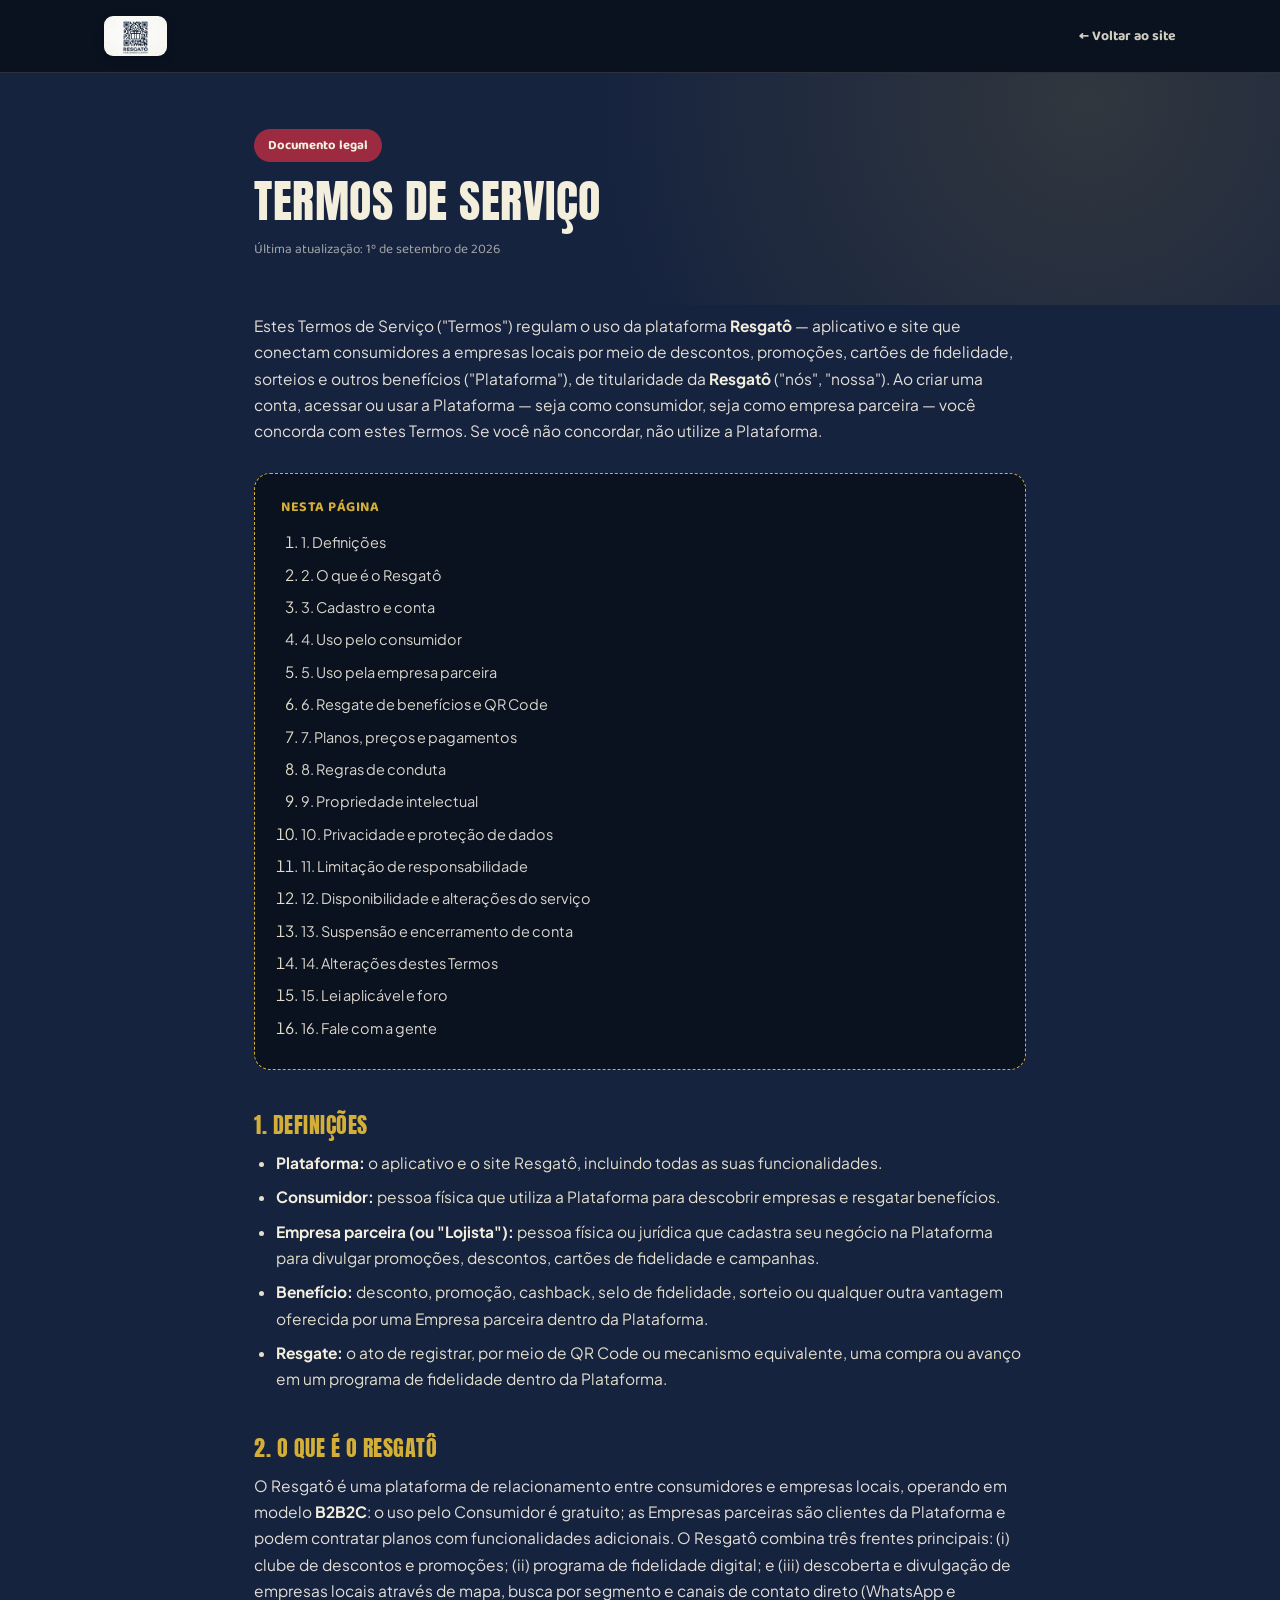
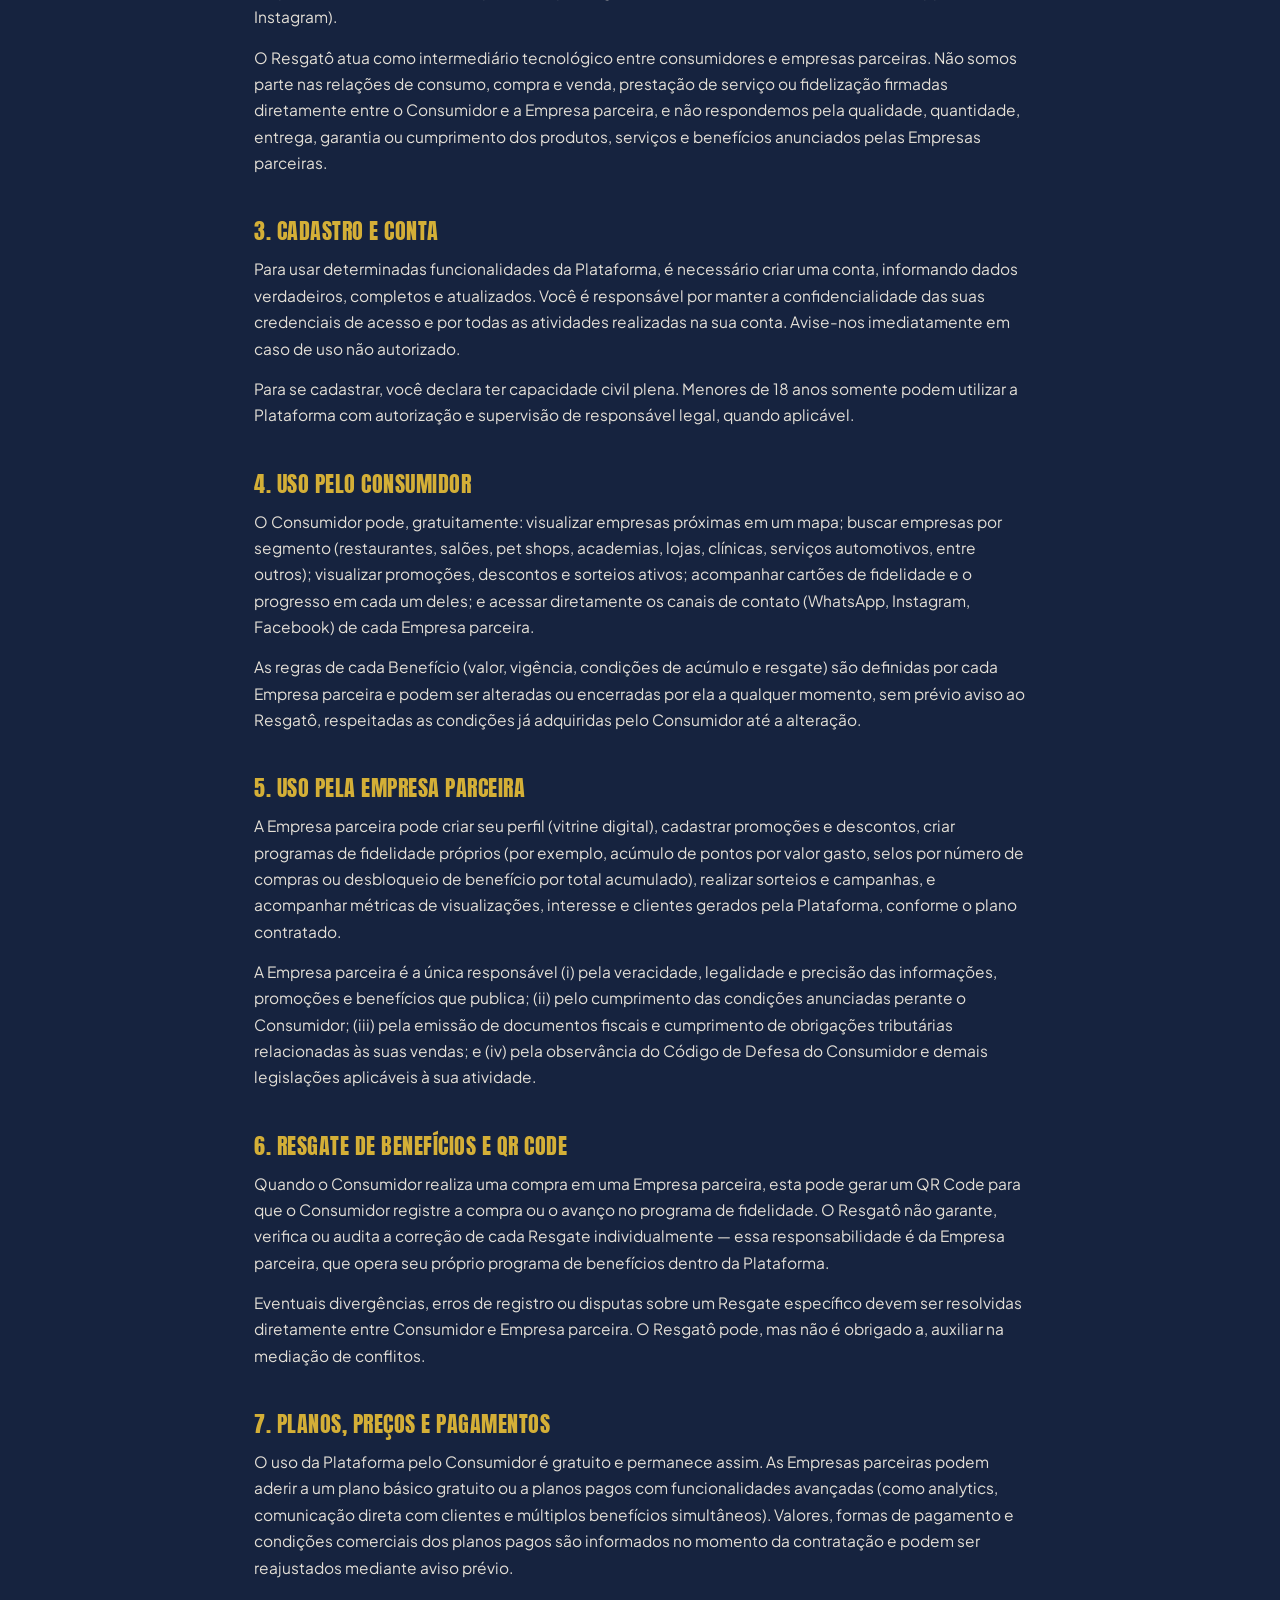
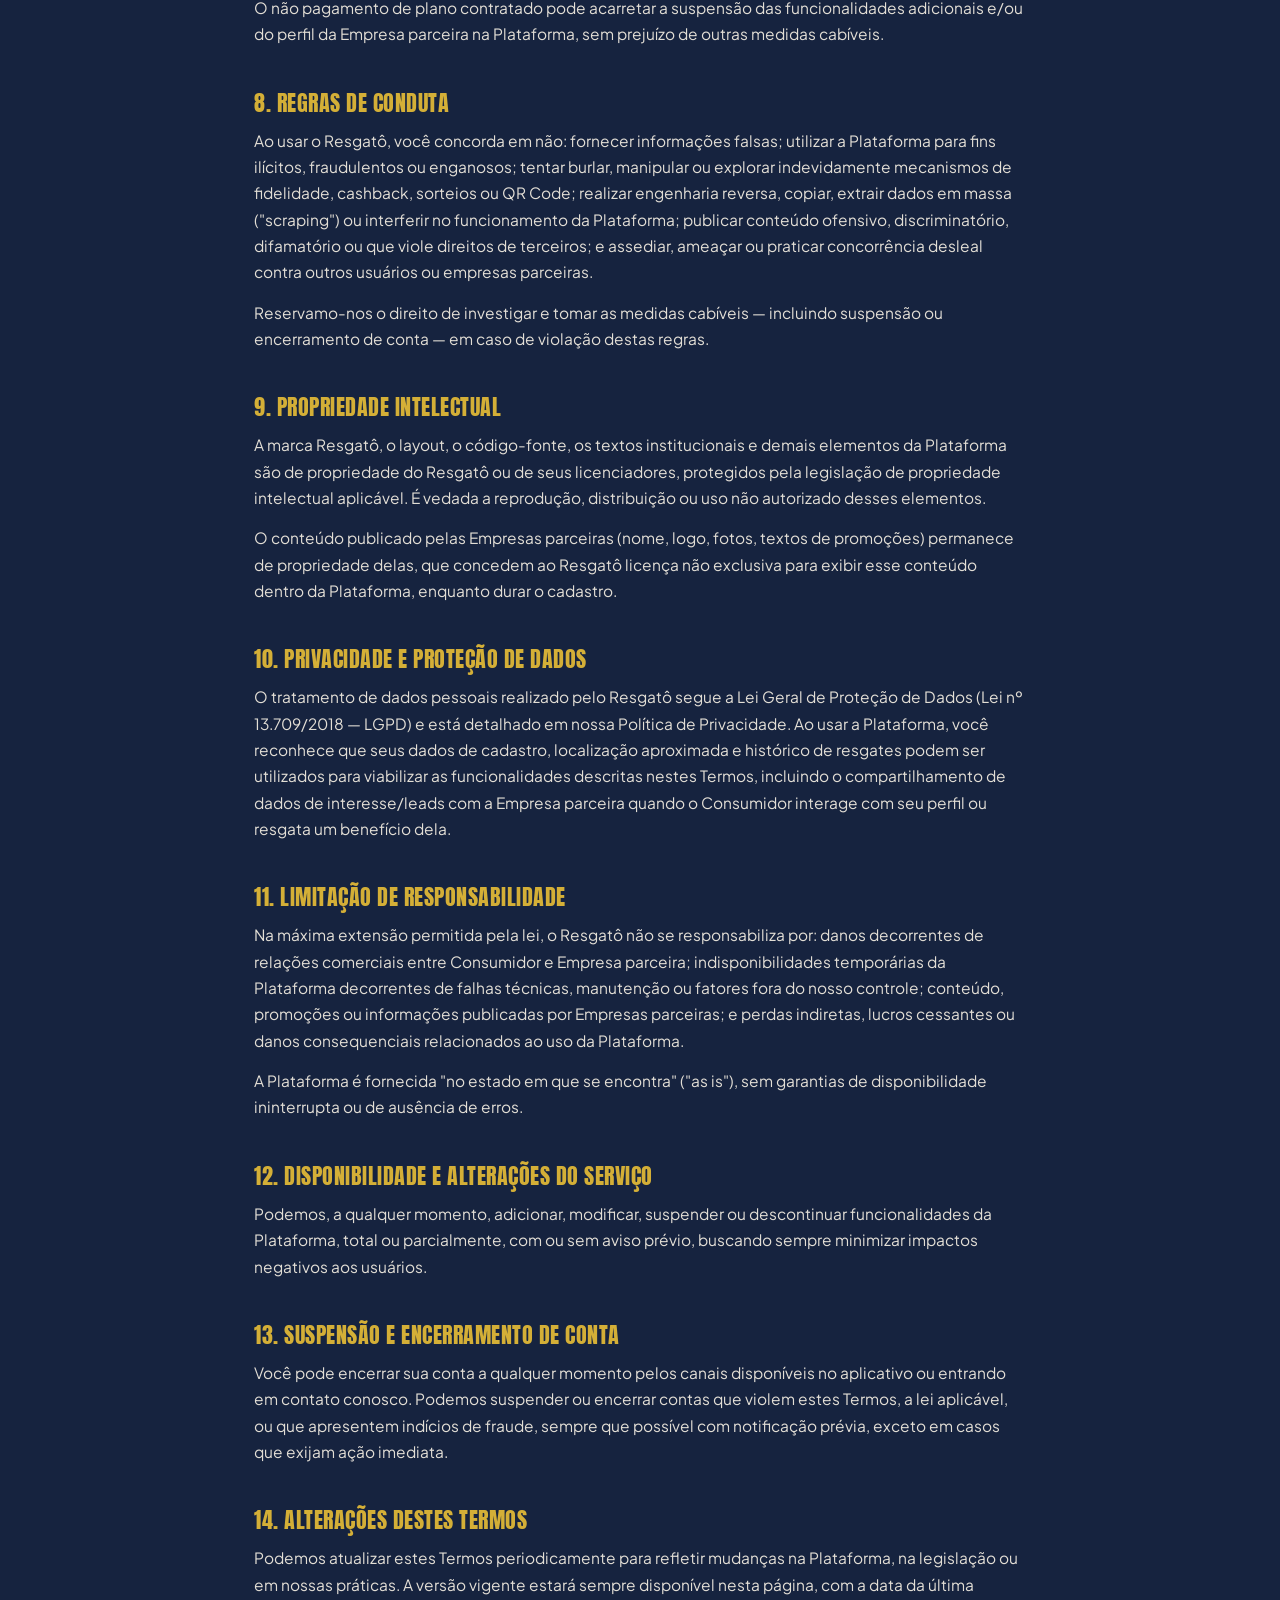
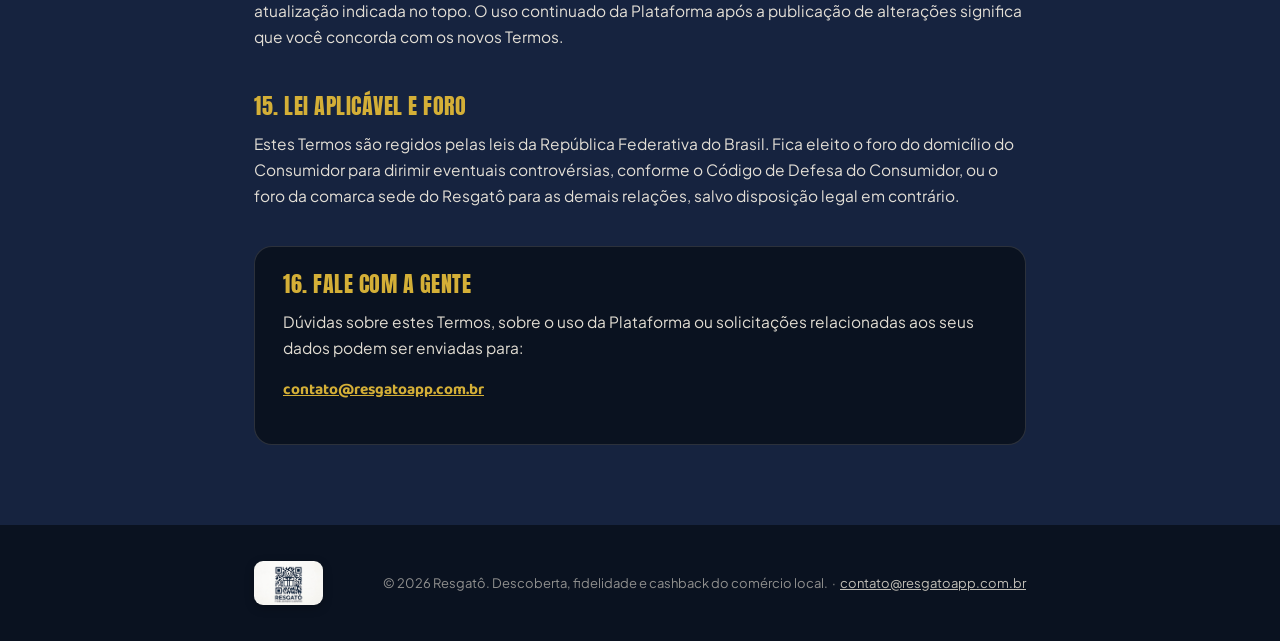
==== termoseservicos.html @ 1cf629d7 "Add files via upload" ====
<!DOCTYPE html>
<html lang="pt-BR">
<head>
<meta charset="UTF-8">
<meta name="viewport" content="width=device-width, initial-scale=1.0">
<title>Termos de Serviço — Resgatô</title>
<link rel="preconnect" href="https://fonts.googleapis.com">
<link rel="preconnect" href="https://fonts.gstatic.com" crossorigin>
<link href="https://fonts.googleapis.com/css2?family=Anton&family=Baloo+2:wght@500;700;800&family=Plus+Jakarta+Sans:wght@400;500;600;700;800&display=swap" rel="stylesheet">
<style>
  :root{
    --ink:#16233F;
    --verde:#16233F;
    --verde-escuro:#101A30;
    --verde-mais-escuro:#0A1220;
    --creme:#F4EEDD;
    --amarelo:#D4AF37;
    --pink:#9C2B41;
    --pink-escuro:#7A2032;
    --coral:#B5453B;
    --linha:rgba(244,238,221,0.14);
  }
  *{box-sizing:border-box;}
  html{scroll-behavior:smooth;}
  body{
    margin:0;
    background:var(--verde);
    color:var(--creme);
    font-family:'Plus Jakarta Sans',sans-serif;
    -webkit-font-smoothing:antialiased;
  }
  h1,h2{font-family:'Anton',sans-serif;font-weight:400;letter-spacing:0.5px;line-height:1;margin:0;text-transform:uppercase;}
  h2{font-size:22px;color:var(--amarelo);margin:44px 0 14px;}
  a{color:var(--amarelo);}
  img{display:block;max-width:100%;}
  :focus-visible{outline:3px solid var(--amarelo);outline-offset:3px;}

  .wrap{max-width:820px;margin:0 auto;padding:0 24px;}

  nav{
    position:sticky;top:0;z-index:50;
    background:var(--verde-mais-escuro);
    border-bottom:1px solid var(--linha);
  }
  .nav-inner{display:flex;align-items:center;justify-content:space-between;padding:16px 24px;max-width:1120px;margin:0 auto;}
  .logo{display:flex;align-items:center;gap:9px;}
  .logo-mark-img{height:40px;width:auto;border-radius:9px;box-shadow:0 3px 10px rgba(0,0,0,0.25);}
  .back-link{
    font-family:'Baloo 2',sans-serif;font-weight:700;font-size:14px;
    color:var(--creme);text-decoration:none;
    display:flex;align-items:center;gap:6px;opacity:0.85;
  }
  .back-link:hover{opacity:1;}

  header.hero{
    padding:56px 0 30px;
    background:radial-gradient(circle at 85% 12%, rgba(212,175,55,0.14), transparent 45%), var(--verde);
  }
  .eyebrow-pill{
    display:inline-block;font-family:'Baloo 2',sans-serif;font-weight:700;font-size:13px;
    background:var(--pink);color:var(--creme);padding:6px 14px;border-radius:100px;margin-bottom:16px;
  }
  header.hero h1{font-size:clamp(30px,5vw,46px);color:var(--creme);}
  header.hero .updated{font-size:13.5px;color:rgba(255,248,234,0.6);margin-top:14px;font-family:'Baloo 2',sans-serif;}

  main{padding:8px 0 60px;}
  p{font-size:15.5px;line-height:1.7;color:rgba(255,248,234,0.88);margin:0 0 14px;}
  ul{margin:0 0 14px;padding-left:22px;}
  li{font-size:15.5px;line-height:1.7;color:rgba(255,248,221,0.88);margin-bottom:8px;}
  strong{color:var(--creme);}
  .toc{
    background:var(--verde-mais-escuro);
    border:1.5px dashed var(--amarelo);
    border-radius:16px;padding:22px 26px;margin:28px 0 10px;
  }
  .toc p{margin-bottom:10px;font-family:'Baloo 2',sans-serif;font-weight:700;color:var(--amarelo);font-size:14px;text-transform:uppercase;letter-spacing:0.5px;}
  .toc ol{margin:0;padding-left:20px;}
  .toc li{margin-bottom:6px;}
  .toc a{text-decoration:none;color:rgba(255,248,234,0.85);font-size:14.5px;}
  .toc a:hover{color:var(--amarelo);}

  .contact-box{
    background:var(--verde-mais-escuro);
    border:1.5px solid var(--linha);
    border-radius:18px;padding:26px 28px;margin-top:36px;
  }
  .contact-box h2{margin-top:0;}
  .contact-box a{font-family:'Baloo 2',sans-serif;font-weight:700;}

  footer{background:var(--verde-mais-escuro);padding:36px 0;margin-top:20px;}
  .footer-inner{display:flex;justify-content:space-between;align-items:center;flex-wrap:wrap;gap:16px;}
  footer .logo{font-size:19px;}
  .footer-logo{height:44px;}
  footer p{font-size:13px;color:rgba(255,248,234,0.55);margin:0;}
  footer a{color:rgba(255,248,234,0.75);}

  @media (max-width:640px){
    .footer-inner{flex-direction:column;align-items:flex-start;}
  }
</style>
</head>
<body>

<nav>
  <div class="nav-inner">
    <a href="/" class="logo">
      <img class="logo-mark-img" src="[data-uri]" alt="Resgatô">
    </a>
    <a href="/" class="back-link">← Voltar ao site</a>
  </div>
</nav>

<header class="hero">
  <div class="wrap">
    <span class="eyebrow-pill">Documento legal</span>
    <h1>Termos de Serviço</h1>
    <p class="updated">Última atualização: 1º de setembro de 2026</p>
  </div>
</header>

<main>
  <div class="wrap">

    <p>Estes Termos de Serviço ("Termos") regulam o uso da plataforma <strong>Resgatô</strong> — aplicativo e site que conectam consumidores a empresas locais por meio de descontos, promoções, cartões de fidelidade, sorteios e outros benefícios ("Plataforma"), de titularidade da <strong>Resgatô</strong> ("nós", "nossa"). Ao criar uma conta, acessar ou usar a Plataforma — seja como consumidor, seja como empresa parceira — você concorda com estes Termos. Se você não concordar, não utilize a Plataforma.</p>

    <div class="toc">
      <p>Nesta página</p>
      <ol>
        <li><a href="#definicoes">1. Definições</a></li>
        <li><a href="#quem-somos">2. O que é o Resgatô</a></li>
        <li><a href="#cadastro">3. Cadastro e conta</a></li>
        <li><a href="#consumidor">4. Uso pelo consumidor</a></li>
        <li><a href="#empresa">5. Uso pela empresa parceira</a></li>
        <li><a href="#resgate">6. Resgate de benefícios e QR Code</a></li>
        <li><a href="#planos">7. Planos, preços e pagamentos</a></li>
        <li><a href="#conduta">8. Regras de conduta</a></li>
        <li><a href="#propriedade">9. Propriedade intelectual</a></li>
        <li><a href="#privacidade">10. Privacidade e proteção de dados</a></li>
        <li><a href="#responsabilidade">11. Limitação de responsabilidade</a></li>
        <li><a href="#disponibilidade">12. Disponibilidade e alterações do serviço</a></li>
        <li><a href="#rescisao">13. Suspensão e encerramento de conta</a></li>
        <li><a href="#alteracoes">14. Alterações destes Termos</a></li>
        <li><a href="#lei">15. Lei aplicável e foro</a></li>
        <li><a href="#contato">16. Fale com a gente</a></li>
      </ol>
    </div>

    <h2 id="definicoes">1. Definições</h2>
    <ul>
      <li><strong>Plataforma:</strong> o aplicativo e o site Resgatô, incluindo todas as suas funcionalidades.</li>
      <li><strong>Consumidor:</strong> pessoa física que utiliza a Plataforma para descobrir empresas e resgatar benefícios.</li>
      <li><strong>Empresa parceira (ou "Lojista"):</strong> pessoa física ou jurídica que cadastra seu negócio na Plataforma para divulgar promoções, descontos, cartões de fidelidade e campanhas.</li>
      <li><strong>Benefício:</strong> desconto, promoção, cashback, selo de fidelidade, sorteio ou qualquer outra vantagem oferecida por uma Empresa parceira dentro da Plataforma.</li>
      <li><strong>Resgate:</strong> o ato de registrar, por meio de QR Code ou mecanismo equivalente, uma compra ou avanço em um programa de fidelidade dentro da Plataforma.</li>
    </ul>

    <h2 id="quem-somos">2. O que é o Resgatô</h2>
    <p>O Resgatô é uma plataforma de relacionamento entre consumidores e empresas locais, operando em modelo <strong>B2B2C</strong>: o uso pelo Consumidor é gratuito; as Empresas parceiras são clientes da Plataforma e podem contratar planos com funcionalidades adicionais. O Resgatô combina três frentes principais: (i) clube de descontos e promoções; (ii) programa de fidelidade digital; e (iii) descoberta e divulgação de empresas locais através de mapa, busca por segmento e canais de contato direto (WhatsApp e Instagram).</p>
    <p>O Resgatô atua como intermediário tecnológico entre consumidores e empresas parceiras. Não somos parte nas relações de consumo, compra e venda, prestação de serviço ou fidelização firmadas diretamente entre o Consumidor e a Empresa parceira, e não respondemos pela qualidade, quantidade, entrega, garantia ou cumprimento dos produtos, serviços e benefícios anunciados pelas Empresas parceiras.</p>

    <h2 id="cadastro">3. Cadastro e conta</h2>
    <p>Para usar determinadas funcionalidades da Plataforma, é necessário criar uma conta, informando dados verdadeiros, completos e atualizados. Você é responsável por manter a confidencialidade das suas credenciais de acesso e por todas as atividades realizadas na sua conta. Avise-nos imediatamente em caso de uso não autorizado.</p>
    <p>Para se cadastrar, você declara ter capacidade civil plena. Menores de 18 anos somente podem utilizar a Plataforma com autorização e supervisão de responsável legal, quando aplicável.</p>

    <h2 id="consumidor">4. Uso pelo consumidor</h2>
    <p>O Consumidor pode, gratuitamente: visualizar empresas próximas em um mapa; buscar empresas por segmento (restaurantes, salões, pet shops, academias, lojas, clínicas, serviços automotivos, entre outros); visualizar promoções, descontos e sorteios ativos; acompanhar cartões de fidelidade e o progresso em cada um deles; e acessar diretamente os canais de contato (WhatsApp, Instagram, Facebook) de cada Empresa parceira.</p>
    <p>As regras de cada Benefício (valor, vigência, condições de acúmulo e resgate) são definidas por cada Empresa parceira e podem ser alteradas ou encerradas por ela a qualquer momento, sem prévio aviso ao Resgatô, respeitadas as condições já adquiridas pelo Consumidor até a alteração.</p>

    <h2 id="empresa">5. Uso pela empresa parceira</h2>
    <p>A Empresa parceira pode criar seu perfil (vitrine digital), cadastrar promoções e descontos, criar programas de fidelidade próprios (por exemplo, acúmulo de pontos por valor gasto, selos por número de compras ou desbloqueio de benefício por total acumulado), realizar sorteios e campanhas, e acompanhar métricas de visualizações, interesse e clientes gerados pela Plataforma, conforme o plano contratado.</p>
    <p>A Empresa parceira é a única responsável (i) pela veracidade, legalidade e precisão das informações, promoções e benefícios que publica; (ii) pelo cumprimento das condições anunciadas perante o Consumidor; (iii) pela emissão de documentos fiscais e cumprimento de obrigações tributárias relacionadas às suas vendas; e (iv) pela observância do Código de Defesa do Consumidor e demais legislações aplicáveis à sua atividade.</p>

    <h2 id="resgate">6. Resgate de benefícios e QR Code</h2>
    <p>Quando o Consumidor realiza uma compra em uma Empresa parceira, esta pode gerar um QR Code para que o Consumidor registre a compra ou o avanço no programa de fidelidade. O Resgatô não garante, verifica ou audita a correção de cada Resgate individualmente — essa responsabilidade é da Empresa parceira, que opera seu próprio programa de benefícios dentro da Plataforma.</p>
    <p>Eventuais divergências, erros de registro ou disputas sobre um Resgate específico devem ser resolvidas diretamente entre Consumidor e Empresa parceira. O Resgatô pode, mas não é obrigado a, auxiliar na mediação de conflitos.</p>

    <h2 id="planos">7. Planos, preços e pagamentos</h2>
    <p>O uso da Plataforma pelo Consumidor é gratuito e permanece assim. As Empresas parceiras podem aderir a um plano básico gratuito ou a planos pagos com funcionalidades avançadas (como analytics, comunicação direta com clientes e múltiplos benefícios simultâneos). Valores, formas de pagamento e condições comerciais dos planos pagos são informados no momento da contratação e podem ser reajustados mediante aviso prévio.</p>
    <p>O não pagamento de plano contratado pode acarretar a suspensão das funcionalidades adicionais e/ou do perfil da Empresa parceira na Plataforma, sem prejuízo de outras medidas cabíveis.</p>

    <h2 id="conduta">8. Regras de conduta</h2>
    <p>Ao usar o Resgatô, você concorda em não: fornecer informações falsas; utilizar a Plataforma para fins ilícitos, fraudulentos ou enganosos; tentar burlar, manipular ou explorar indevidamente mecanismos de fidelidade, cashback, sorteios ou QR Code; realizar engenharia reversa, copiar, extrair dados em massa ("scraping") ou interferir no funcionamento da Plataforma; publicar conteúdo ofensivo, discriminatório, difamatório ou que viole direitos de terceiros; e assediar, ameaçar ou praticar concorrência desleal contra outros usuários ou empresas parceiras.</p>
    <p>Reservamo-nos o direito de investigar e tomar as medidas cabíveis — incluindo suspensão ou encerramento de conta — em caso de violação destas regras.</p>

    <h2 id="propriedade">9. Propriedade intelectual</h2>
    <p>A marca Resgatô, o layout, o código-fonte, os textos institucionais e demais elementos da Plataforma são de propriedade do Resgatô ou de seus licenciadores, protegidos pela legislação de propriedade intelectual aplicável. É vedada a reprodução, distribuição ou uso não autorizado desses elementos.</p>
    <p>O conteúdo publicado pelas Empresas parceiras (nome, logo, fotos, textos de promoções) permanece de propriedade delas, que concedem ao Resgatô licença não exclusiva para exibir esse conteúdo dentro da Plataforma, enquanto durar o cadastro.</p>

    <h2 id="privacidade">10. Privacidade e proteção de dados</h2>
    <p>O tratamento de dados pessoais realizado pelo Resgatô segue a Lei Geral de Proteção de Dados (Lei nº 13.709/2018 — LGPD) e está detalhado em nossa Política de Privacidade. Ao usar a Plataforma, você reconhece que seus dados de cadastro, localização aproximada e histórico de resgates podem ser utilizados para viabilizar as funcionalidades descritas nestes Termos, incluindo o compartilhamento de dados de interesse/leads com a Empresa parceira quando o Consumidor interage com seu perfil ou resgata um benefício dela.</p>

    <h2 id="responsabilidade">11. Limitação de responsabilidade</h2>
    <p>Na máxima extensão permitida pela lei, o Resgatô não se responsabiliza por: danos decorrentes de relações comerciais entre Consumidor e Empresa parceira; indisponibilidades temporárias da Plataforma decorrentes de falhas técnicas, manutenção ou fatores fora do nosso controle; conteúdo, promoções ou informações publicadas por Empresas parceiras; e perdas indiretas, lucros cessantes ou danos consequenciais relacionados ao uso da Plataforma.</p>
    <p>A Plataforma é fornecida "no estado em que se encontra" ("as is"), sem garantias de disponibilidade ininterrupta ou de ausência de erros.</p>

    <h2 id="disponibilidade">12. Disponibilidade e alterações do serviço</h2>
    <p>Podemos, a qualquer momento, adicionar, modificar, suspender ou descontinuar funcionalidades da Plataforma, total ou parcialmente, com ou sem aviso prévio, buscando sempre minimizar impactos negativos aos usuários.</p>

    <h2 id="rescisao">13. Suspensão e encerramento de conta</h2>
    <p>Você pode encerrar sua conta a qualquer momento pelos canais disponíveis no aplicativo ou entrando em contato conosco. Podemos suspender ou encerrar contas que violem estes Termos, a lei aplicável, ou que apresentem indícios de fraude, sempre que possível com notificação prévia, exceto em casos que exijam ação imediata.</p>

    <h2 id="alteracoes">14. Alterações destes Termos</h2>
    <p>Podemos atualizar estes Termos periodicamente para refletir mudanças na Plataforma, na legislação ou em nossas práticas. A versão vigente estará sempre disponível nesta página, com a data da última atualização indicada no topo. O uso continuado da Plataforma após a publicação de alterações significa que você concorda com os novos Termos.</p>

    <h2 id="lei">15. Lei aplicável e foro</h2>
    <p>Estes Termos são regidos pelas leis da República Federativa do Brasil. Fica eleito o foro do domicílio do Consumidor para dirimir eventuais controvérsias, conforme o Código de Defesa do Consumidor, ou o foro da comarca sede do Resgatô para as demais relações, salvo disposição legal em contrário.</p>

    <div class="contact-box">
      <h2 id="contato" style="margin-top:0;">16. Fale com a gente</h2>
      <p>Dúvidas sobre estes Termos, sobre o uso da Plataforma ou solicitações relacionadas aos seus dados podem ser enviadas para:</p>
      <p><a href="mailto:contato@resgatoapp.com.br">contato@resgatoapp.com.br</a></p>
    </div>

  </div>
</main>

<footer>
  <div class="wrap footer-inner">
    <a href="/" class="logo">
      <img class="logo-mark-img footer-logo" src="[data-uri]" alt="Resgatô">
    </a>
    <p>© 2026 Resgatô. Descoberta, fidelidade e cashback do comércio local. &nbsp;·&nbsp; <a href="mailto:contato@resgatoapp.com.br">contato@resgatoapp.com.br</a></p>
  </div>
</footer>

</body>
</html>
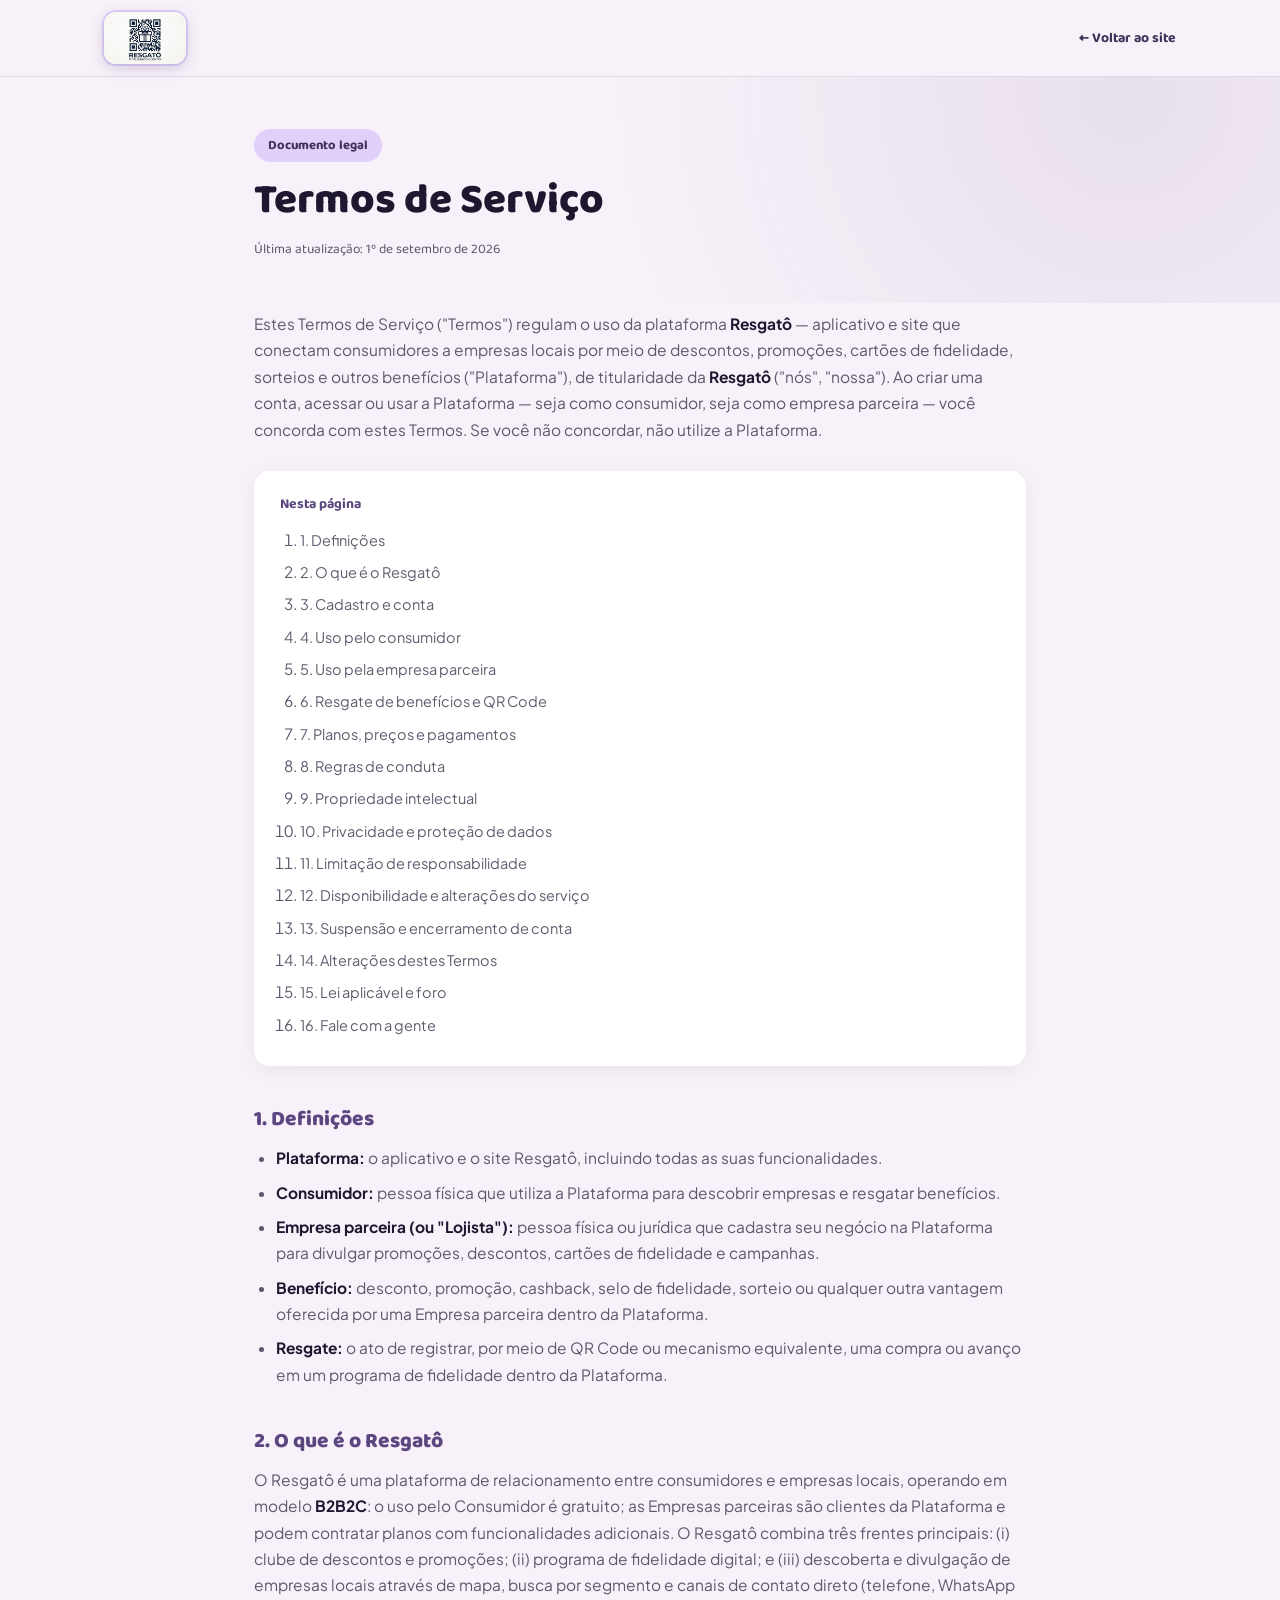
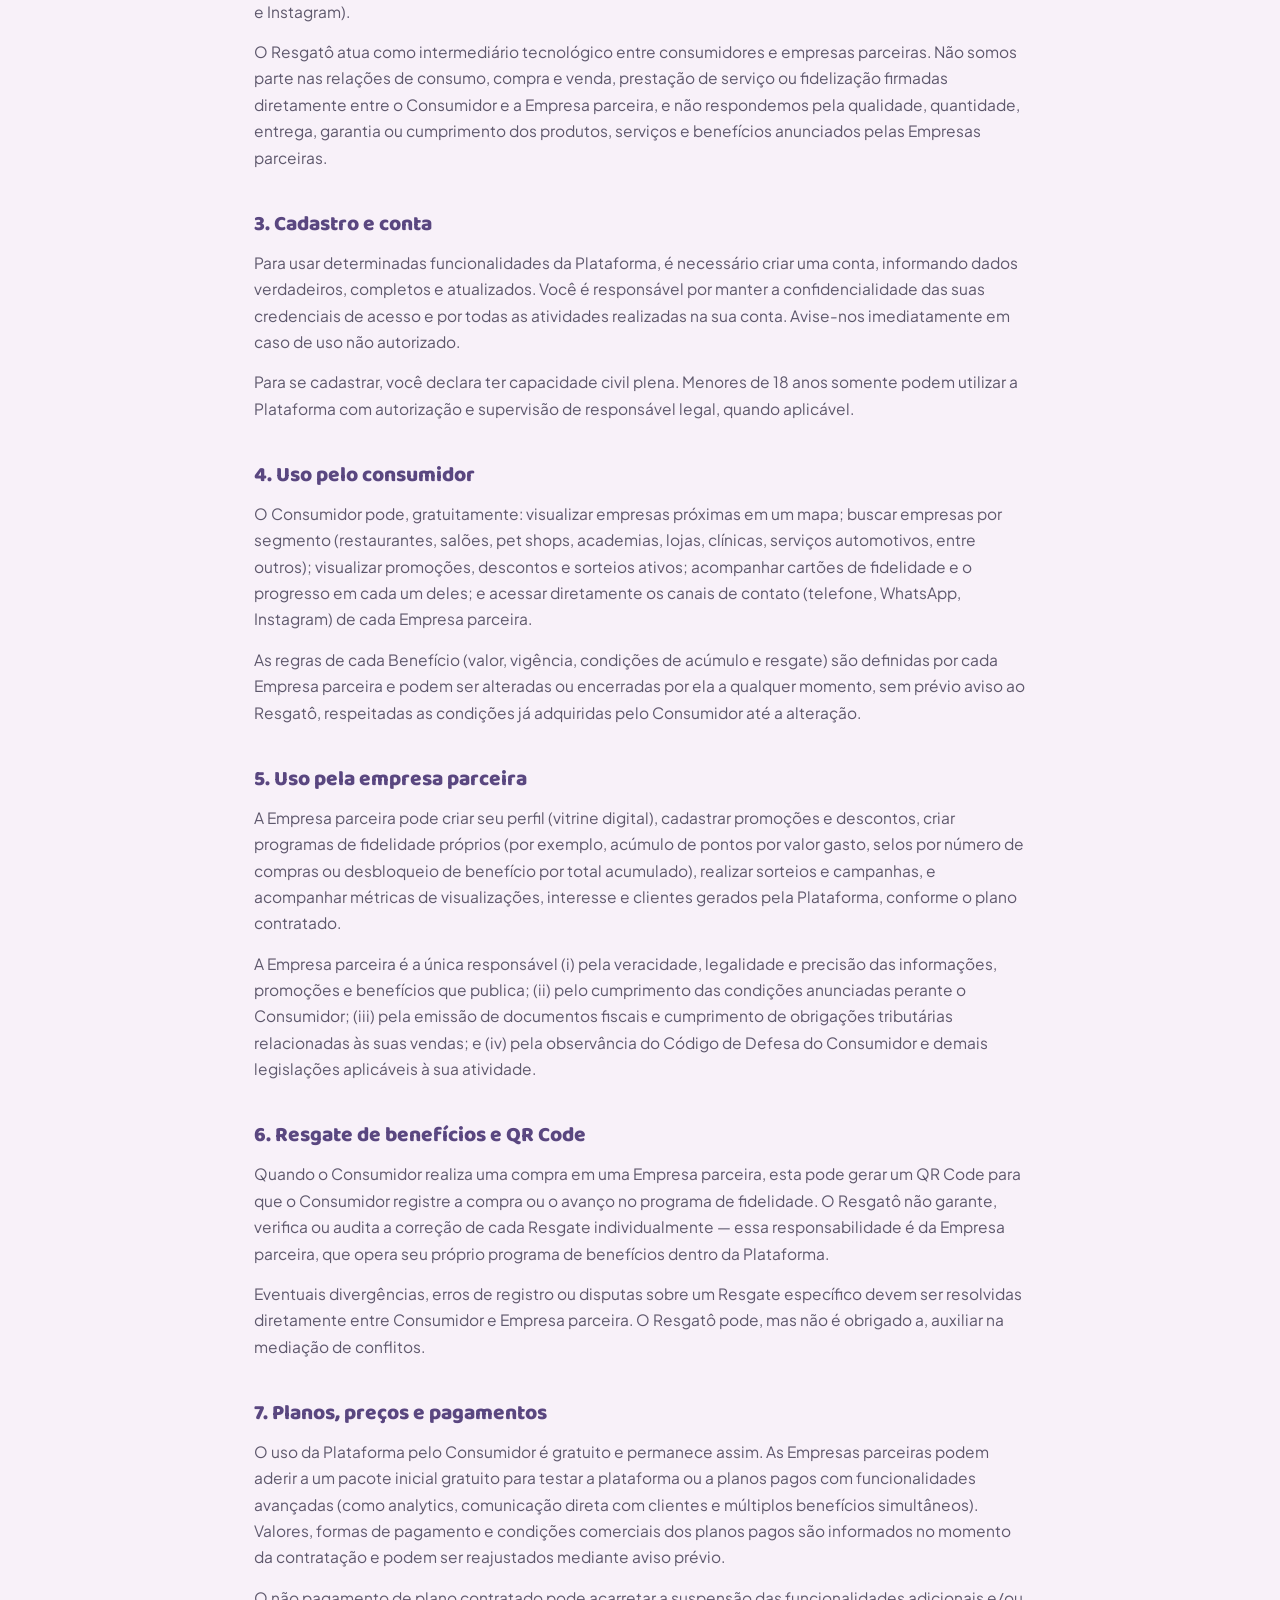
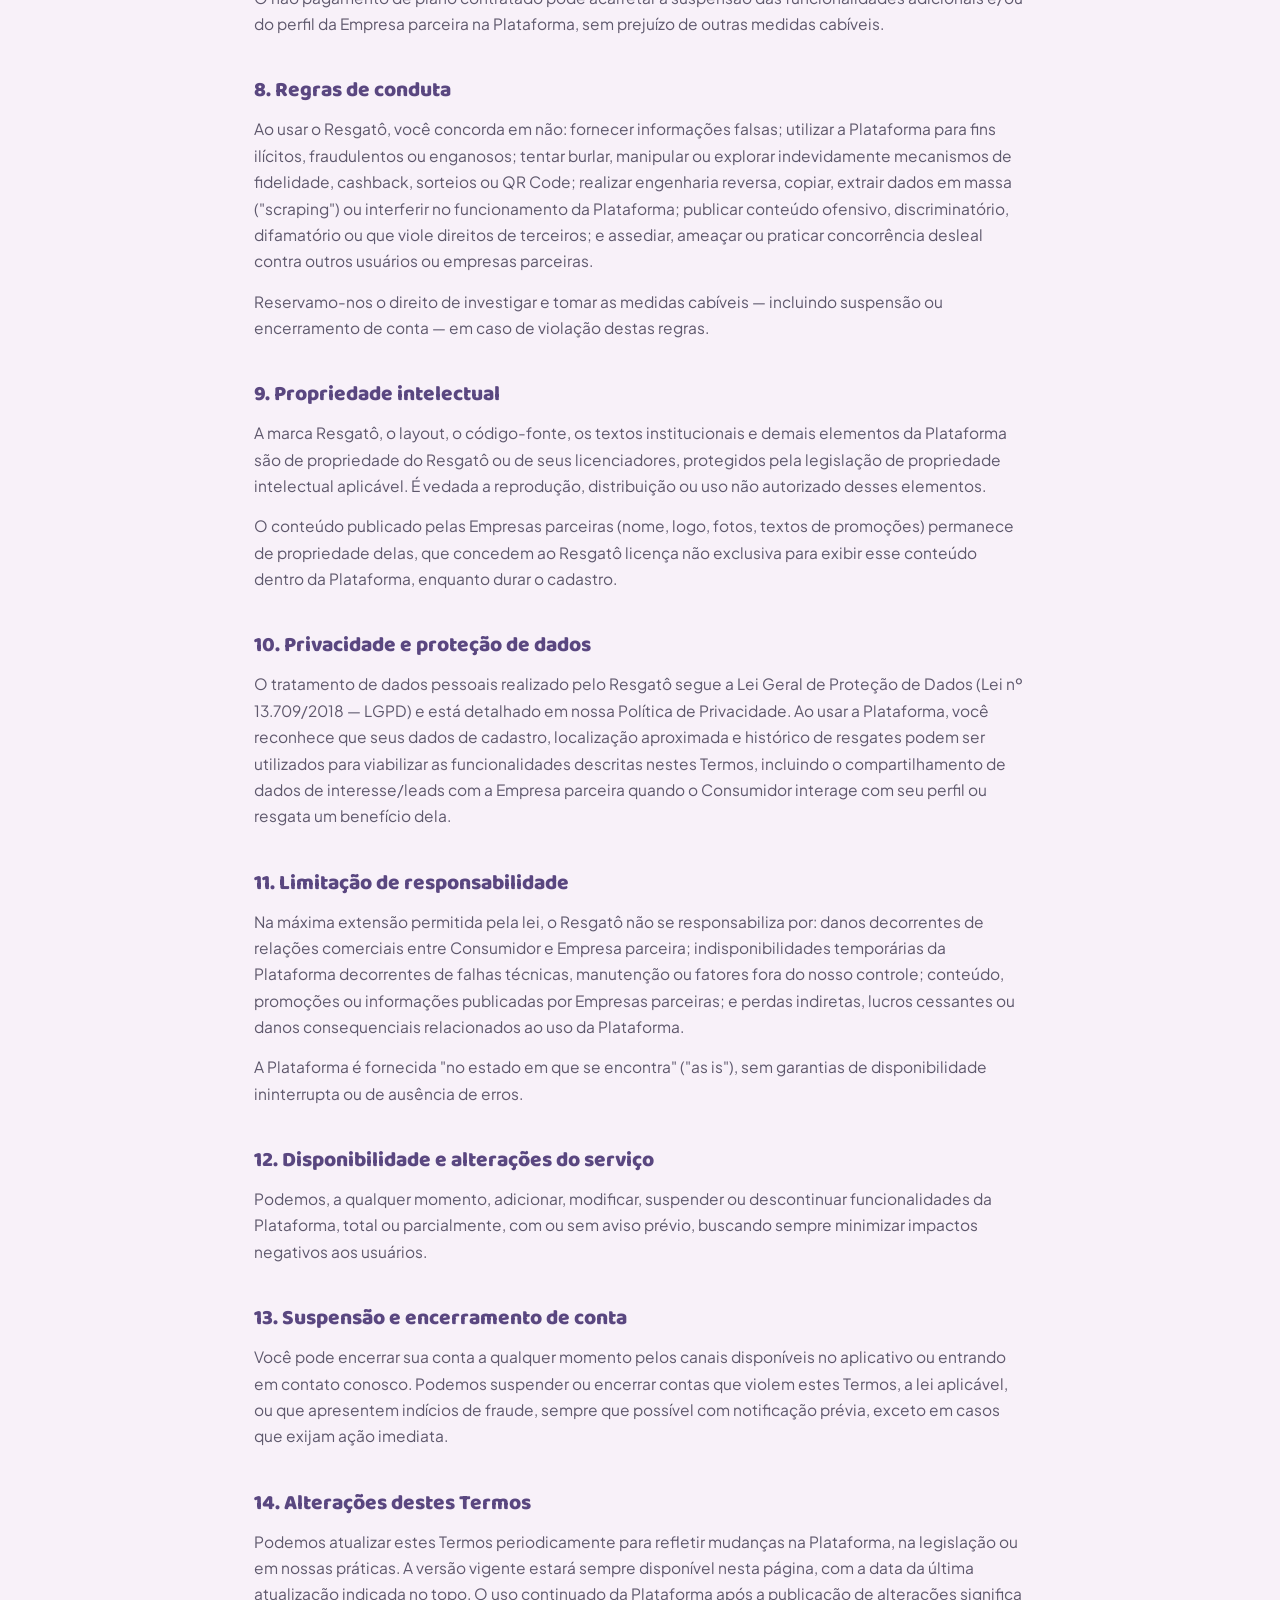
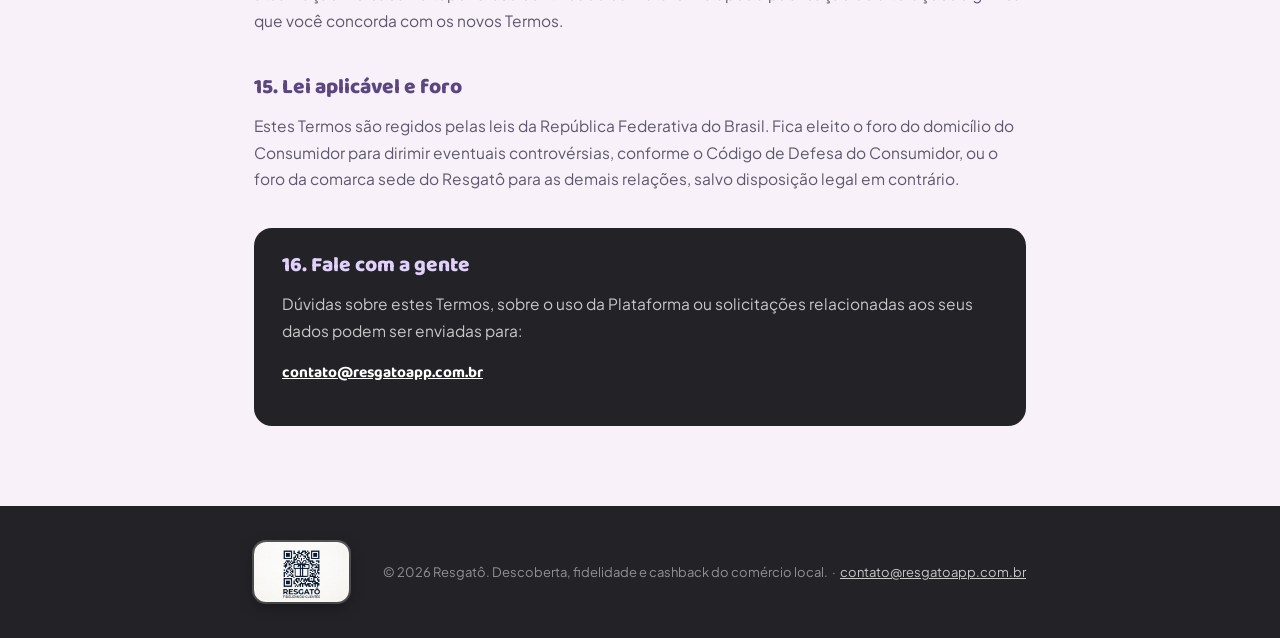
==== commit 0c429b49: "Add files via upload" ====
--- a/termoseservicos.html
+++ b/termoseservicos.html
@@ -6,93 +6,93 @@
 <title>Termos de Serviço — Resgatô</title>
 <link rel="preconnect" href="https://fonts.googleapis.com">
 <link rel="preconnect" href="https://fonts.gstatic.com" crossorigin>
-<link href="https://fonts.googleapis.com/css2?family=Anton&family=Baloo+2:wght@500;700;800&family=Plus+Jakarta+Sans:wght@400;500;600;700;800&display=swap" rel="stylesheet">
+<link href="https://fonts.googleapis.com/css2?family=Baloo+2:wght@500;600;700;800&family=Plus+Jakarta+Sans:wght@400;500;600;700;800&display=swap" rel="stylesheet">
 <style>
   :root{
-    --ink:#16233F;
-    --verde:#16233F;
-    --verde-escuro:#101A30;
-    --verde-mais-escuro:#0A1220;
-    --creme:#F4EEDD;
-    --amarelo:#D4AF37;
-    --pink:#9C2B41;
-    --pink-escuro:#7A2032;
-    --coral:#B5453B;
-    --linha:rgba(244,238,221,0.14);
+    --bg:#F8F1F9;
+    --bg-alt:#EEE1F8;
+    --surface:#FFFFFF;
+    --ink:#1D1730;
+    --ink-soft:rgba(29,23,48,0.70);
+    --purple:#5A4780;
+    --purple-dark:#3E3159;
+    --purple-light:#E0D1FB;
+    --charcoal:#232227;
+    --divider:rgba(29,23,48,0.10);
   }
   *{box-sizing:border-box;}
   html{scroll-behavior:smooth;}
   body{
     margin:0;
-    background:var(--verde);
-    color:var(--creme);
+    background:var(--bg);
+    color:var(--ink);
     font-family:'Plus Jakarta Sans',sans-serif;
     -webkit-font-smoothing:antialiased;
   }
-  h1,h2{font-family:'Anton',sans-serif;font-weight:400;letter-spacing:0.5px;line-height:1;margin:0;text-transform:uppercase;}
-  h2{font-size:22px;color:var(--amarelo);margin:44px 0 14px;}
-  a{color:var(--amarelo);}
+  h1,h2{font-family:'Baloo 2',sans-serif;font-weight:800;letter-spacing:0;line-height:1.1;margin:0;}
+  h2{font-size:21px;color:var(--purple);margin:42px 0 14px;}
+  a{color:var(--purple);}
   img{display:block;max-width:100%;}
-  :focus-visible{outline:3px solid var(--amarelo);outline-offset:3px;}
+  :focus-visible{outline:3px solid var(--purple);outline-offset:3px;}
 
   .wrap{max-width:820px;margin:0 auto;padding:0 24px;}
 
   nav{
     position:sticky;top:0;z-index:50;
-    background:var(--verde-mais-escuro);
-    border-bottom:1px solid var(--linha);
-  }
-  .nav-inner{display:flex;align-items:center;justify-content:space-between;padding:16px 24px;max-width:1120px;margin:0 auto;}
+    background:rgba(248,241,249,0.92);
+    backdrop-filter:blur(8px);
+    border-bottom:1px solid var(--divider);
+  }
+  .nav-inner{display:flex;align-items:center;justify-content:space-between;padding:12px 24px;max-width:1120px;margin:0 auto;}
   .logo{display:flex;align-items:center;gap:9px;}
-  .logo-mark-img{height:40px;width:auto;border-radius:9px;box-shadow:0 3px 10px rgba(0,0,0,0.25);}
+  .logo-mark-img{height:52px;width:auto;border-radius:12px;box-shadow:0 4px 14px rgba(90,71,128,0.25),0 0 0 2px var(--purple-light);}
   .back-link{
     font-family:'Baloo 2',sans-serif;font-weight:700;font-size:14px;
-    color:var(--creme);text-decoration:none;
-    display:flex;align-items:center;gap:6px;opacity:0.85;
-  }
-  .back-link:hover{opacity:1;}
+    color:var(--purple-dark);text-decoration:none;
+    display:flex;align-items:center;gap:6px;
+  }
+  .back-link:hover{color:var(--purple);}
 
   header.hero{
-    padding:56px 0 30px;
-    background:radial-gradient(circle at 85% 12%, rgba(212,175,55,0.14), transparent 45%), var(--verde);
+    padding:52px 0 28px;
+    background:radial-gradient(circle at 88% 8%, rgba(90,71,128,0.10), transparent 45%), var(--bg);
   }
   .eyebrow-pill{
     display:inline-block;font-family:'Baloo 2',sans-serif;font-weight:700;font-size:13px;
-    background:var(--pink);color:var(--creme);padding:6px 14px;border-radius:100px;margin-bottom:16px;
-  }
-  header.hero h1{font-size:clamp(30px,5vw,46px);color:var(--creme);}
-  header.hero .updated{font-size:13.5px;color:rgba(255,248,234,0.6);margin-top:14px;font-family:'Baloo 2',sans-serif;}
+    background:var(--purple-light);color:var(--purple-dark);padding:6px 14px;border-radius:100px;margin-bottom:16px;
+  }
+  header.hero h1{font-size:clamp(28px,4.6vw,42px);color:var(--ink);}
+  header.hero .updated{font-size:13.5px;color:var(--ink-soft);margin-top:14px;font-family:'Baloo 2',sans-serif;}
 
   main{padding:8px 0 60px;}
-  p{font-size:15.5px;line-height:1.7;color:rgba(255,248,234,0.88);margin:0 0 14px;}
+  p{font-size:15.5px;line-height:1.7;color:var(--ink-soft);margin:0 0 14px;}
   ul{margin:0 0 14px;padding-left:22px;}
-  li{font-size:15.5px;line-height:1.7;color:rgba(255,248,221,0.88);margin-bottom:8px;}
-  strong{color:var(--creme);}
+  li{font-size:15.5px;line-height:1.7;color:var(--ink-soft);margin-bottom:8px;}
+  strong{color:var(--ink);}
   .toc{
-    background:var(--verde-mais-escuro);
-    border:1.5px dashed var(--amarelo);
+    background:var(--surface);
+    box-shadow:0 4px 20px rgba(29,23,48,0.06);
     border-radius:16px;padding:22px 26px;margin:28px 0 10px;
   }
-  .toc p{margin-bottom:10px;font-family:'Baloo 2',sans-serif;font-weight:700;color:var(--amarelo);font-size:14px;text-transform:uppercase;letter-spacing:0.5px;}
+  .toc p{margin-bottom:10px;font-family:'Baloo 2',sans-serif;font-weight:700;color:var(--purple);font-size:14px;}
   .toc ol{margin:0;padding-left:20px;}
-  .toc li{margin-bottom:6px;}
-  .toc a{text-decoration:none;color:rgba(255,248,234,0.85);font-size:14.5px;}
-  .toc a:hover{color:var(--amarelo);}
+  .toc li{margin-bottom:6px;color:var(--ink-soft);}
+  .toc a{text-decoration:none;color:var(--ink-soft);font-size:14.5px;}
+  .toc a:hover{color:var(--purple);}
 
   .contact-box{
-    background:var(--verde-mais-escuro);
-    border:1.5px solid var(--linha);
+    background:var(--charcoal);color:#fff;
     border-radius:18px;padding:26px 28px;margin-top:36px;
   }
-  .contact-box h2{margin-top:0;}
-  .contact-box a{font-family:'Baloo 2',sans-serif;font-weight:700;}
-
-  footer{background:var(--verde-mais-escuro);padding:36px 0;margin-top:20px;}
+  .contact-box h2{margin-top:0;color:var(--purple-light);}
+  .contact-box p{color:rgba(255,255,255,0.75);}
+  .contact-box a{font-family:'Baloo 2',sans-serif;font-weight:700;color:#fff;}
+
+  footer{background:var(--charcoal);padding:36px 0;margin-top:20px;}
   .footer-inner{display:flex;justify-content:space-between;align-items:center;flex-wrap:wrap;gap:16px;}
-  footer .logo{font-size:19px;}
-  .footer-logo{height:44px;}
-  footer p{font-size:13px;color:rgba(255,248,234,0.55);margin:0;}
-  footer a{color:rgba(255,248,234,0.75);}
+  .footer-logo{height:60px;box-shadow:0 4px 14px rgba(0,0,0,0.35),0 0 0 2px rgba(255,255,255,0.25);}
+  footer p{font-size:13px;color:rgba(255,255,255,0.5);margin:0;}
+  footer a{color:rgba(255,255,255,0.75);}
 
   @media (max-width:640px){
     .footer-inner{flex-direction:column;align-items:flex-start;}
@@ -155,7 +155,7 @@
     </ul>
 
     <h2 id="quem-somos">2. O que é o Resgatô</h2>
-    <p>O Resgatô é uma plataforma de relacionamento entre consumidores e empresas locais, operando em modelo <strong>B2B2C</strong>: o uso pelo Consumidor é gratuito; as Empresas parceiras são clientes da Plataforma e podem contratar planos com funcionalidades adicionais. O Resgatô combina três frentes principais: (i) clube de descontos e promoções; (ii) programa de fidelidade digital; e (iii) descoberta e divulgação de empresas locais através de mapa, busca por segmento e canais de contato direto (WhatsApp e Instagram).</p>
+    <p>O Resgatô é uma plataforma de relacionamento entre consumidores e empresas locais, operando em modelo <strong>B2B2C</strong>: o uso pelo Consumidor é gratuito; as Empresas parceiras são clientes da Plataforma e podem contratar planos com funcionalidades adicionais. O Resgatô combina três frentes principais: (i) clube de descontos e promoções; (ii) programa de fidelidade digital; e (iii) descoberta e divulgação de empresas locais através de mapa, busca por segmento e canais de contato direto (telefone, WhatsApp e Instagram).</p>
     <p>O Resgatô atua como intermediário tecnológico entre consumidores e empresas parceiras. Não somos parte nas relações de consumo, compra e venda, prestação de serviço ou fidelização firmadas diretamente entre o Consumidor e a Empresa parceira, e não respondemos pela qualidade, quantidade, entrega, garantia ou cumprimento dos produtos, serviços e benefícios anunciados pelas Empresas parceiras.</p>
 
     <h2 id="cadastro">3. Cadastro e conta</h2>
@@ -163,7 +163,7 @@
     <p>Para se cadastrar, você declara ter capacidade civil plena. Menores de 18 anos somente podem utilizar a Plataforma com autorização e supervisão de responsável legal, quando aplicável.</p>
 
     <h2 id="consumidor">4. Uso pelo consumidor</h2>
-    <p>O Consumidor pode, gratuitamente: visualizar empresas próximas em um mapa; buscar empresas por segmento (restaurantes, salões, pet shops, academias, lojas, clínicas, serviços automotivos, entre outros); visualizar promoções, descontos e sorteios ativos; acompanhar cartões de fidelidade e o progresso em cada um deles; e acessar diretamente os canais de contato (WhatsApp, Instagram, Facebook) de cada Empresa parceira.</p>
+    <p>O Consumidor pode, gratuitamente: visualizar empresas próximas em um mapa; buscar empresas por segmento (restaurantes, salões, pet shops, academias, lojas, clínicas, serviços automotivos, entre outros); visualizar promoções, descontos e sorteios ativos; acompanhar cartões de fidelidade e o progresso em cada um deles; e acessar diretamente os canais de contato (telefone, WhatsApp, Instagram) de cada Empresa parceira.</p>
     <p>As regras de cada Benefício (valor, vigência, condições de acúmulo e resgate) são definidas por cada Empresa parceira e podem ser alteradas ou encerradas por ela a qualquer momento, sem prévio aviso ao Resgatô, respeitadas as condições já adquiridas pelo Consumidor até a alteração.</p>
 
     <h2 id="empresa">5. Uso pela empresa parceira</h2>
@@ -175,7 +175,7 @@
     <p>Eventuais divergências, erros de registro ou disputas sobre um Resgate específico devem ser resolvidas diretamente entre Consumidor e Empresa parceira. O Resgatô pode, mas não é obrigado a, auxiliar na mediação de conflitos.</p>
 
     <h2 id="planos">7. Planos, preços e pagamentos</h2>
-    <p>O uso da Plataforma pelo Consumidor é gratuito e permanece assim. As Empresas parceiras podem aderir a um plano básico gratuito ou a planos pagos com funcionalidades avançadas (como analytics, comunicação direta com clientes e múltiplos benefícios simultâneos). Valores, formas de pagamento e condições comerciais dos planos pagos são informados no momento da contratação e podem ser reajustados mediante aviso prévio.</p>
+    <p>O uso da Plataforma pelo Consumidor é gratuito e permanece assim. As Empresas parceiras podem aderir a um pacote inicial gratuito para testar a plataforma ou a planos pagos com funcionalidades avançadas (como analytics, comunicação direta com clientes e múltiplos benefícios simultâneos). Valores, formas de pagamento e condições comerciais dos planos pagos são informados no momento da contratação e podem ser reajustados mediante aviso prévio.</p>
     <p>O não pagamento de plano contratado pode acarretar a suspensão das funcionalidades adicionais e/ou do perfil da Empresa parceira na Plataforma, sem prejuízo de outras medidas cabíveis.</p>
 
     <h2 id="conduta">8. Regras de conduta</h2>
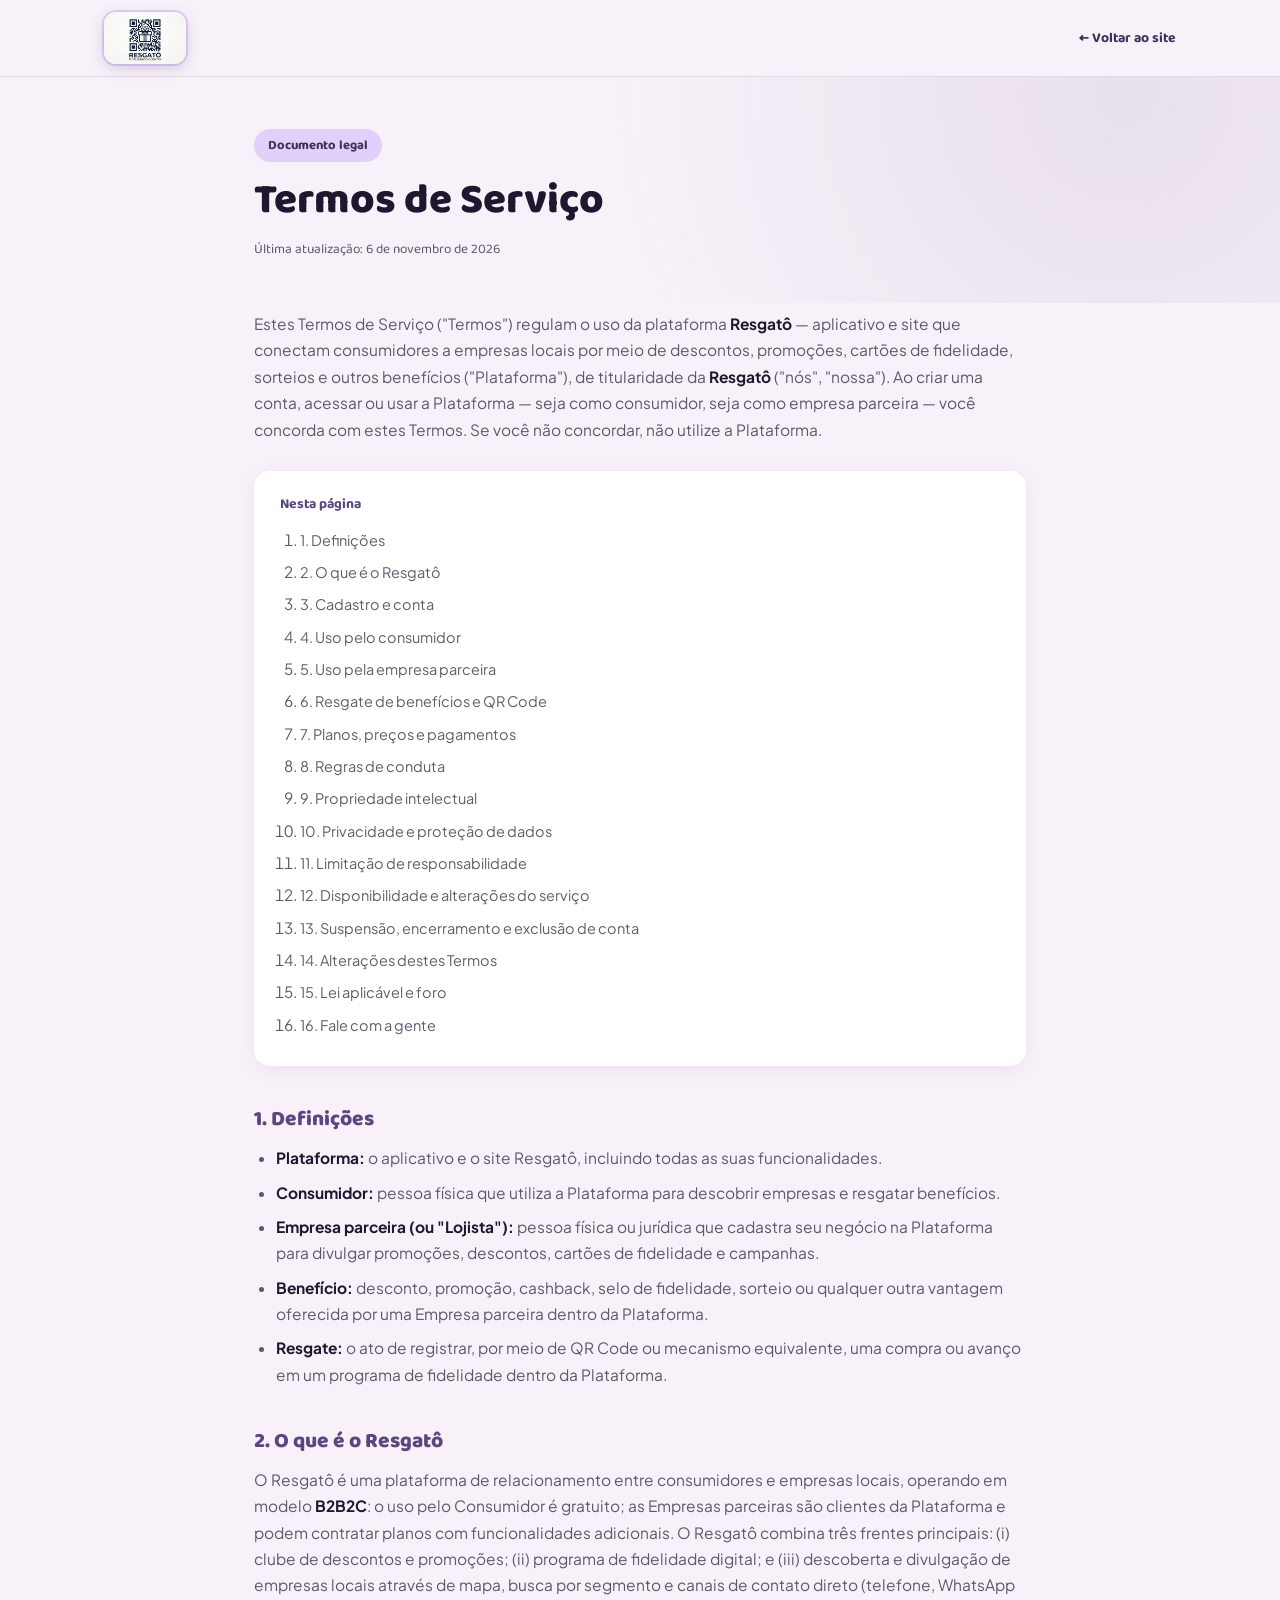
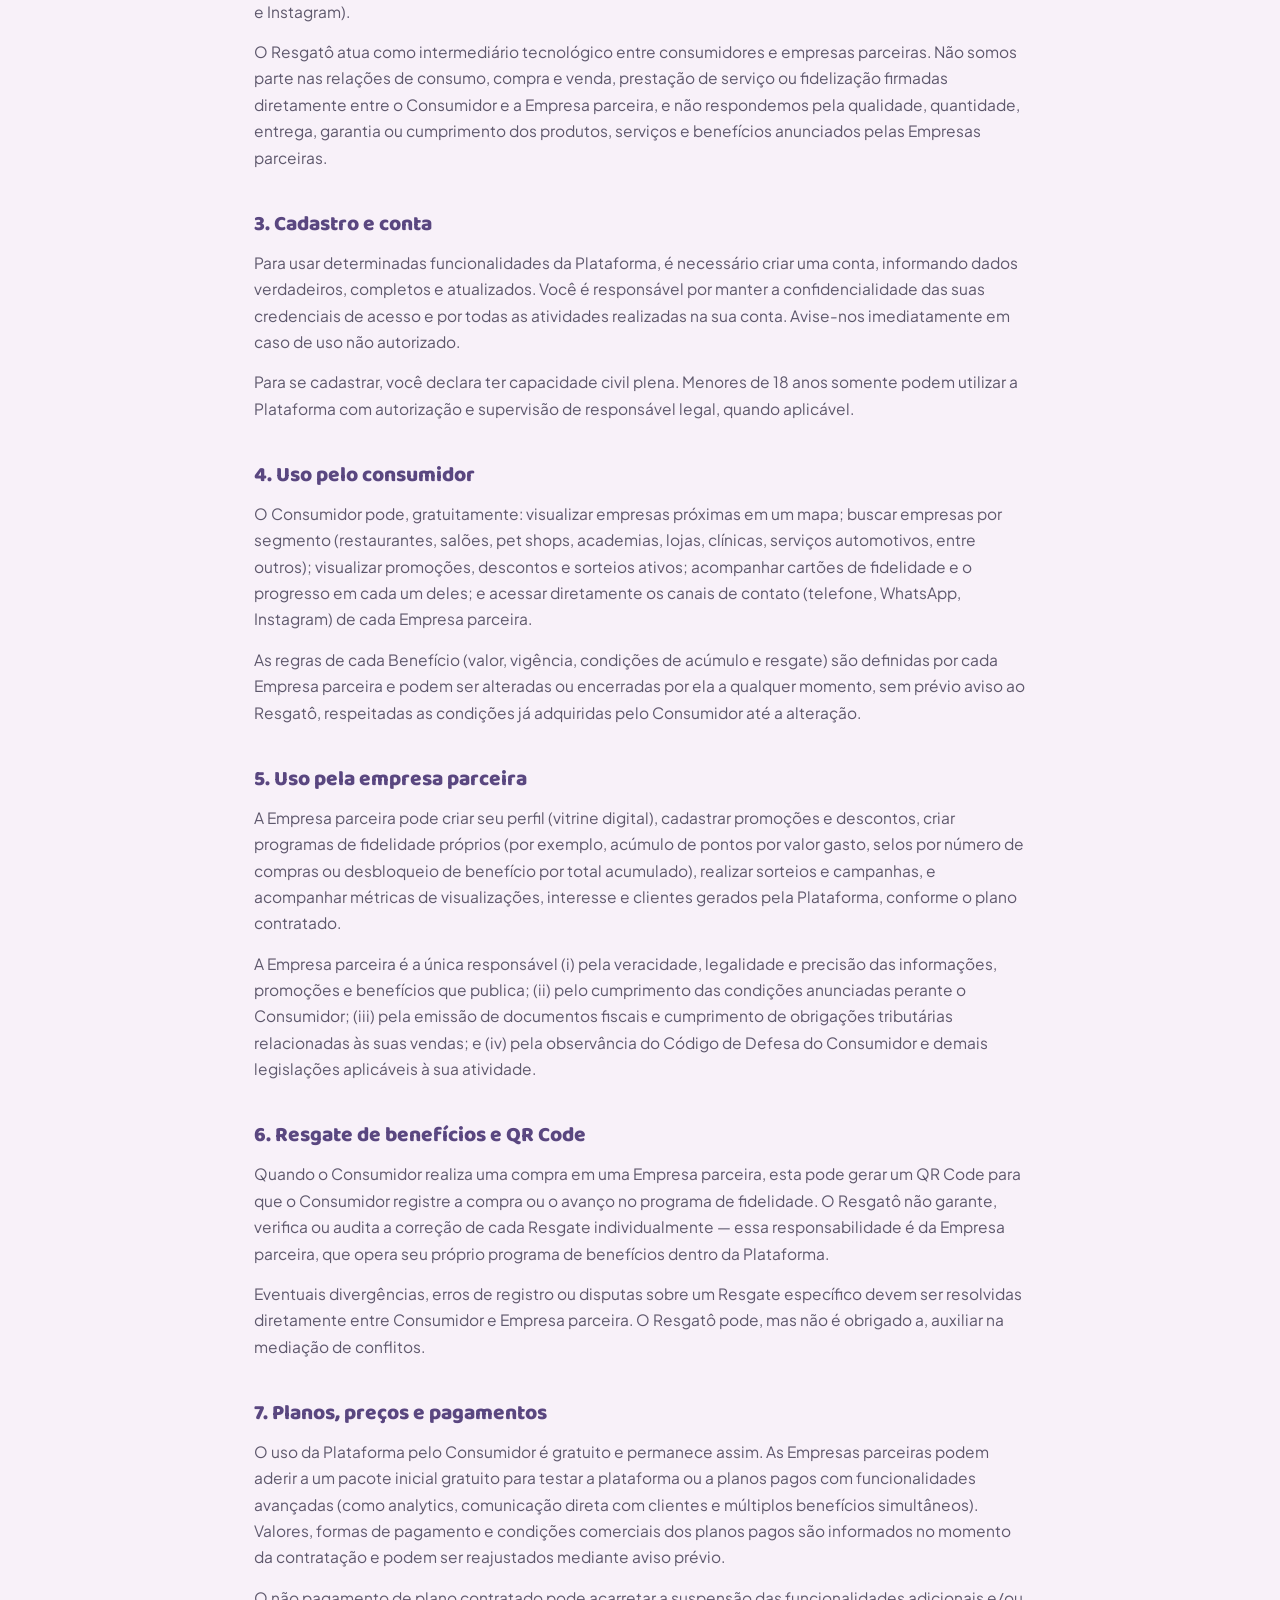
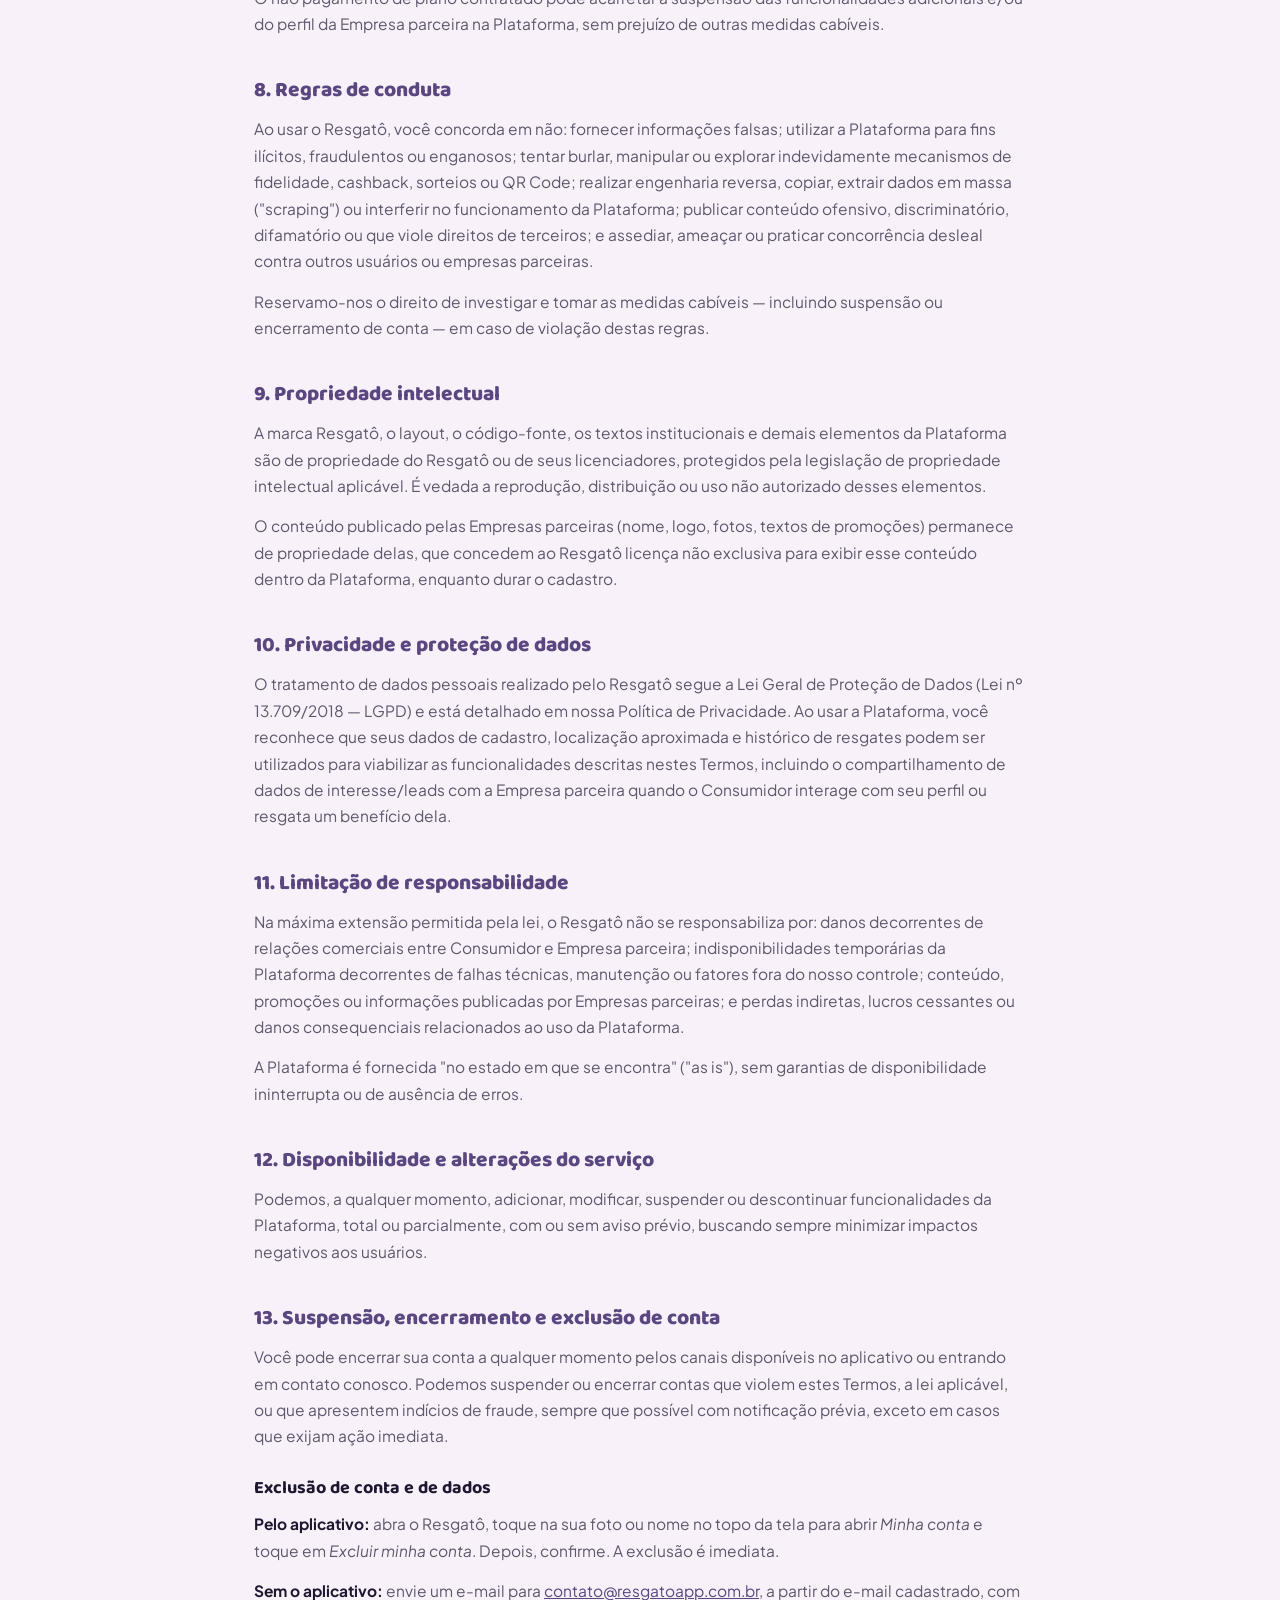
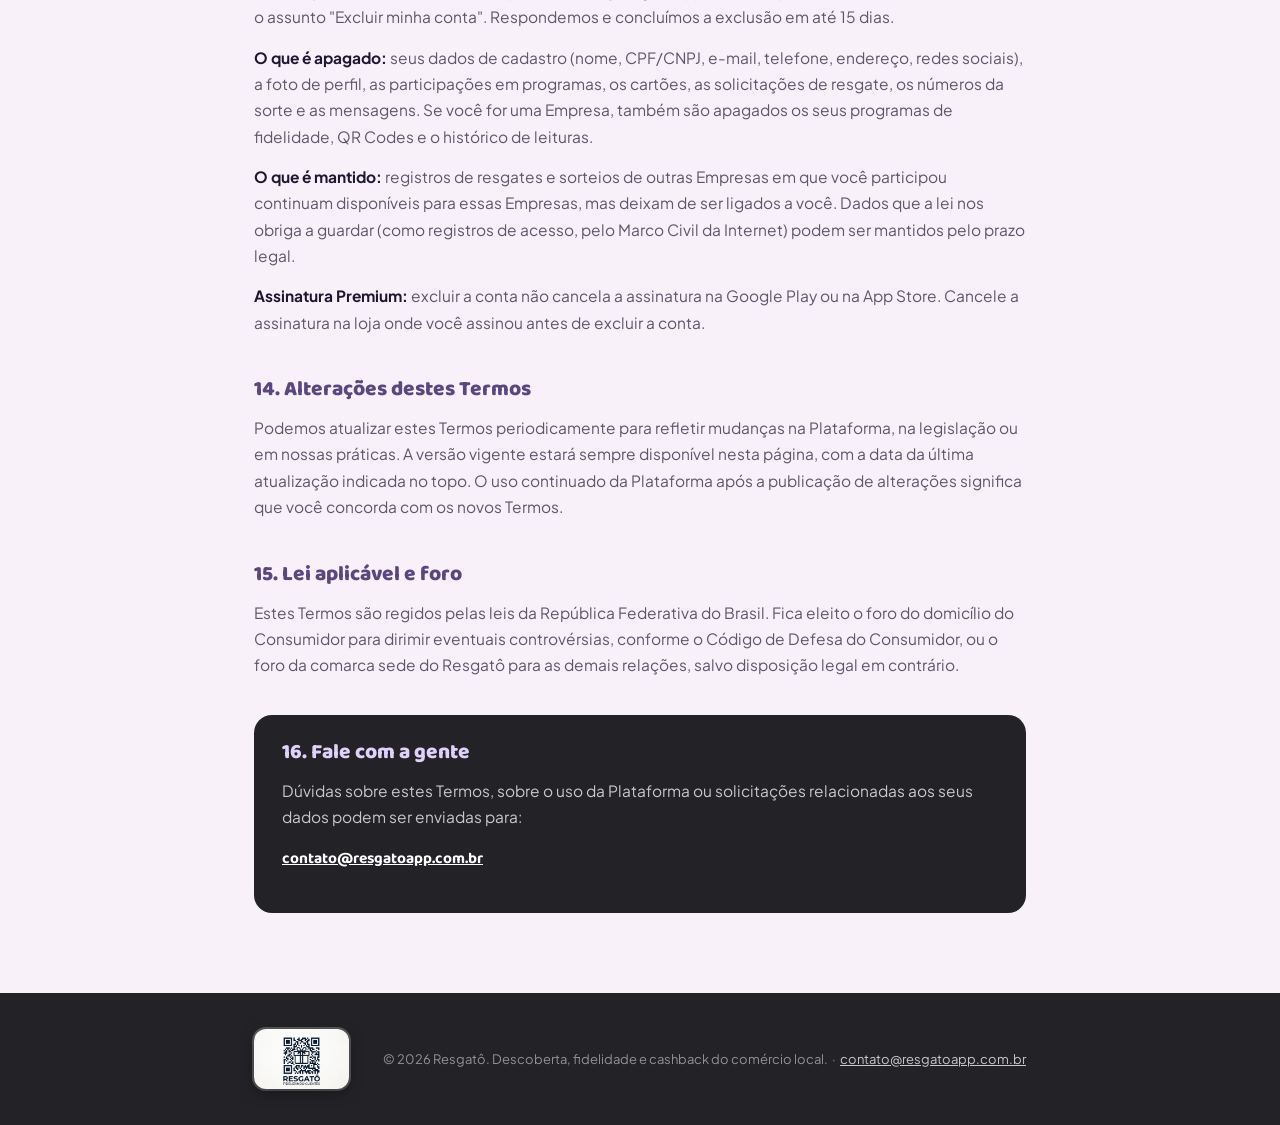
==== commit c6f06029: "Add files via upload" ====
--- a/termoseservicos.html
+++ b/termoseservicos.html
@@ -31,6 +31,7 @@
   }
   h1,h2{font-family:'Baloo 2',sans-serif;font-weight:800;letter-spacing:0;line-height:1.1;margin:0;}
   h2{font-size:21px;color:var(--purple);margin:42px 0 14px;}
+  h3{font-family:'Baloo 2',sans-serif;font-weight:700;font-size:18px;color:var(--ink);margin:28px 0 12px;line-height:1.2;scroll-margin-top:90px;}
   a{color:var(--purple);}
   img{display:block;max-width:100%;}
   :focus-visible{outline:3px solid var(--purple);outline-offset:3px;}
@@ -114,7 +115,7 @@
   <div class="wrap">
     <span class="eyebrow-pill">Documento legal</span>
     <h1>Termos de Serviço</h1>
-    <p class="updated">Última atualização: 1º de setembro de 2026</p>
+    <p class="updated">Última atualização: 6 de novembro de 2026</p>
   </div>
 </header>
 
@@ -138,7 +139,7 @@
         <li><a href="#privacidade">10. Privacidade e proteção de dados</a></li>
         <li><a href="#responsabilidade">11. Limitação de responsabilidade</a></li>
         <li><a href="#disponibilidade">12. Disponibilidade e alterações do serviço</a></li>
-        <li><a href="#rescisao">13. Suspensão e encerramento de conta</a></li>
+        <li><a href="#rescisao">13. Suspensão, encerramento e exclusão de conta</a></li>
         <li><a href="#alteracoes">14. Alterações destes Termos</a></li>
         <li><a href="#lei">15. Lei aplicável e foro</a></li>
         <li><a href="#contato">16. Fale com a gente</a></li>
@@ -196,8 +197,15 @@
     <h2 id="disponibilidade">12. Disponibilidade e alterações do serviço</h2>
     <p>Podemos, a qualquer momento, adicionar, modificar, suspender ou descontinuar funcionalidades da Plataforma, total ou parcialmente, com ou sem aviso prévio, buscando sempre minimizar impactos negativos aos usuários.</p>
 
-    <h2 id="rescisao">13. Suspensão e encerramento de conta</h2>
+    <h2 id="rescisao">13. Suspensão, encerramento e exclusão de conta</h2>
     <p>Você pode encerrar sua conta a qualquer momento pelos canais disponíveis no aplicativo ou entrando em contato conosco. Podemos suspender ou encerrar contas que violem estes Termos, a lei aplicável, ou que apresentem indícios de fraude, sempre que possível com notificação prévia, exceto em casos que exijam ação imediata.</p>
+
+    <h3 id="exclusao-conta">Exclusão de conta e de dados</h3>
+    <p><strong>Pelo aplicativo:</strong> abra o Resgatô, toque na sua foto ou nome no topo da tela para abrir <em>Minha conta</em> e toque em <em>Excluir minha conta</em>. Depois, confirme. A exclusão é imediata.</p>
+    <p><strong>Sem o aplicativo:</strong> envie um e-mail para <a href="mailto:contato@resgatoapp.com.br?subject=Excluir%20minha%20conta">contato@resgatoapp.com.br</a>, a partir do e-mail cadastrado, com o assunto "Excluir minha conta". Respondemos e concluímos a exclusão em até 15 dias.</p>
+    <p><strong>O que é apagado:</strong> seus dados de cadastro (nome, CPF/CNPJ, e-mail, telefone, endereço, redes sociais), a foto de perfil, as participações em programas, os cartões, as solicitações de resgate, os números da sorte e as mensagens. Se você for uma Empresa, também são apagados os seus programas de fidelidade, QR Codes e o histórico de leituras.</p>
+    <p><strong>O que é mantido:</strong> registros de resgates e sorteios de outras Empresas em que você participou continuam disponíveis para essas Empresas, mas deixam de ser ligados a você. Dados que a lei nos obriga a guardar (como registros de acesso, pelo Marco Civil da Internet) podem ser mantidos pelo prazo legal.</p>
+    <p><strong>Assinatura Premium:</strong> excluir a conta não cancela a assinatura na Google Play ou na App Store. Cancele a assinatura na loja onde você assinou antes de excluir a conta.</p>
 
     <h2 id="alteracoes">14. Alterações destes Termos</h2>
     <p>Podemos atualizar estes Termos periodicamente para refletir mudanças na Plataforma, na legislação ou em nossas práticas. A versão vigente estará sempre disponível nesta página, com a data da última atualização indicada no topo. O uso continuado da Plataforma após a publicação de alterações significa que você concorda com os novos Termos.</p>
